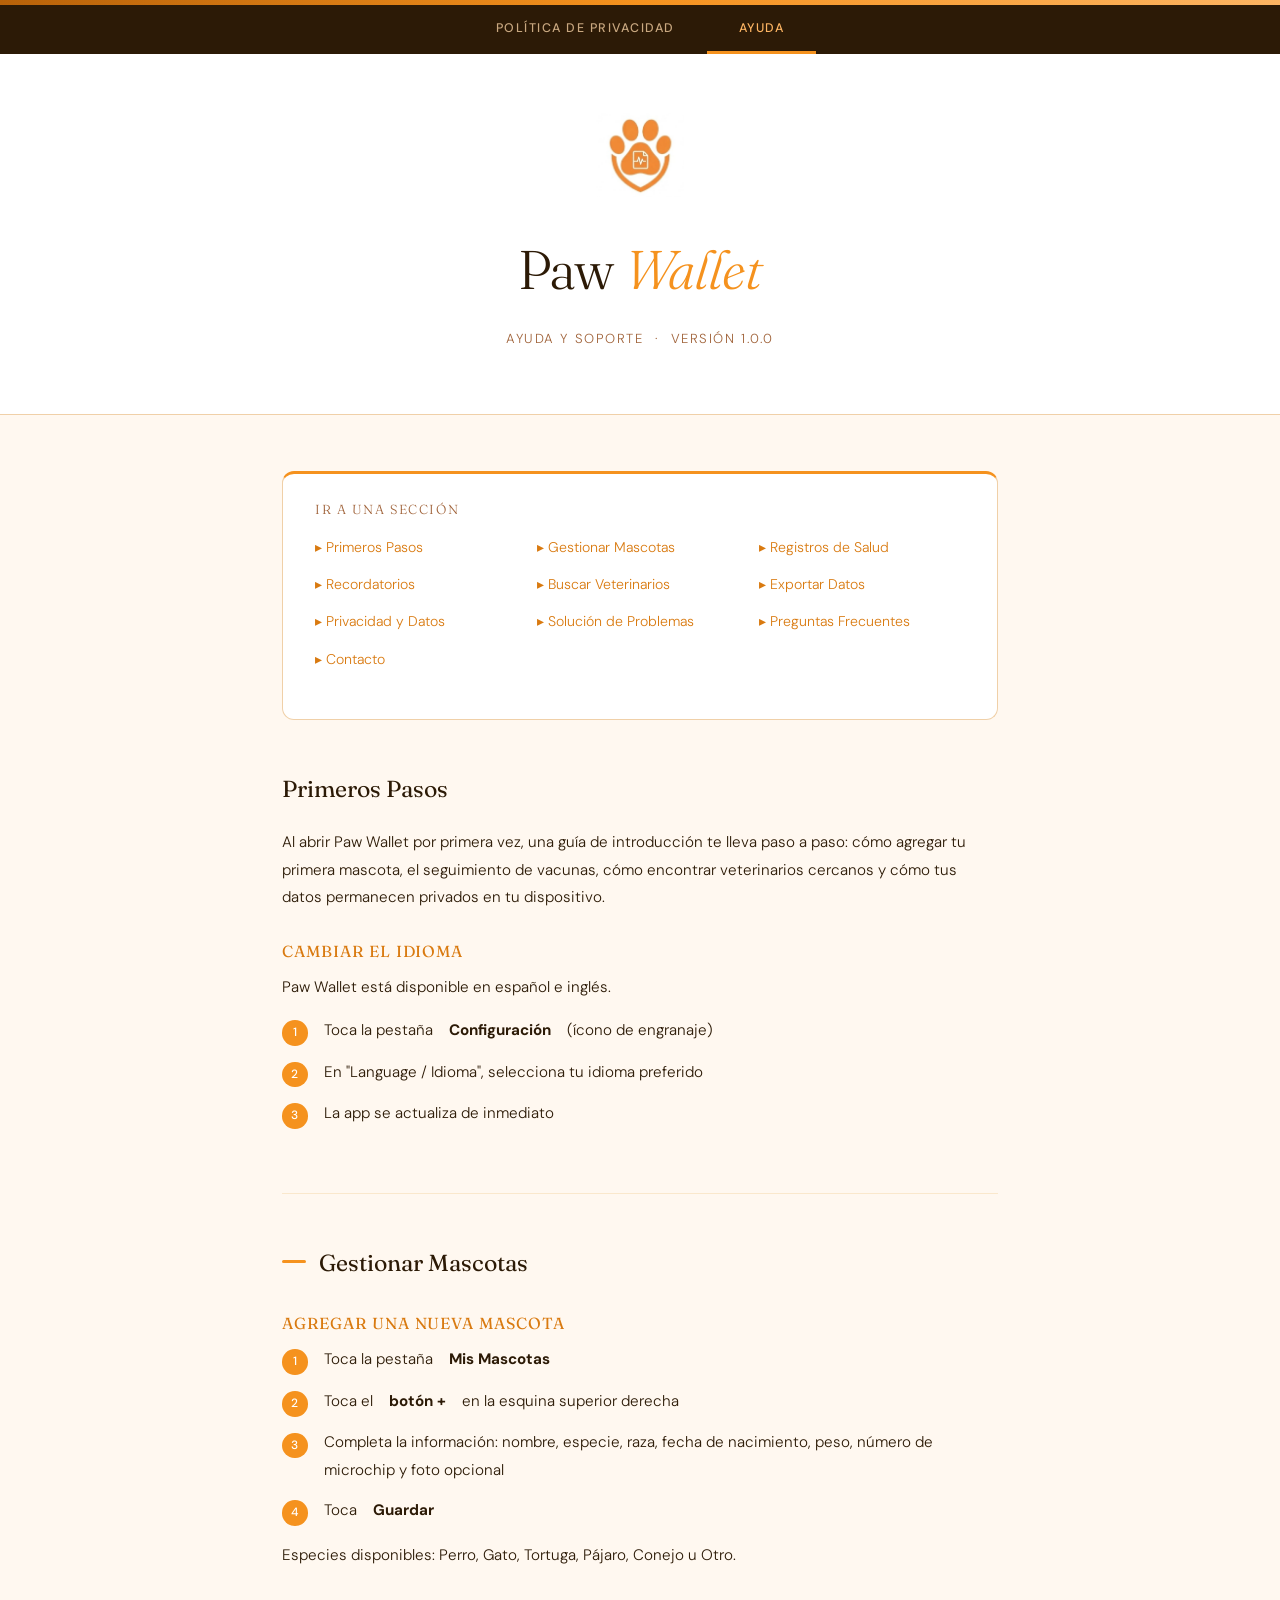
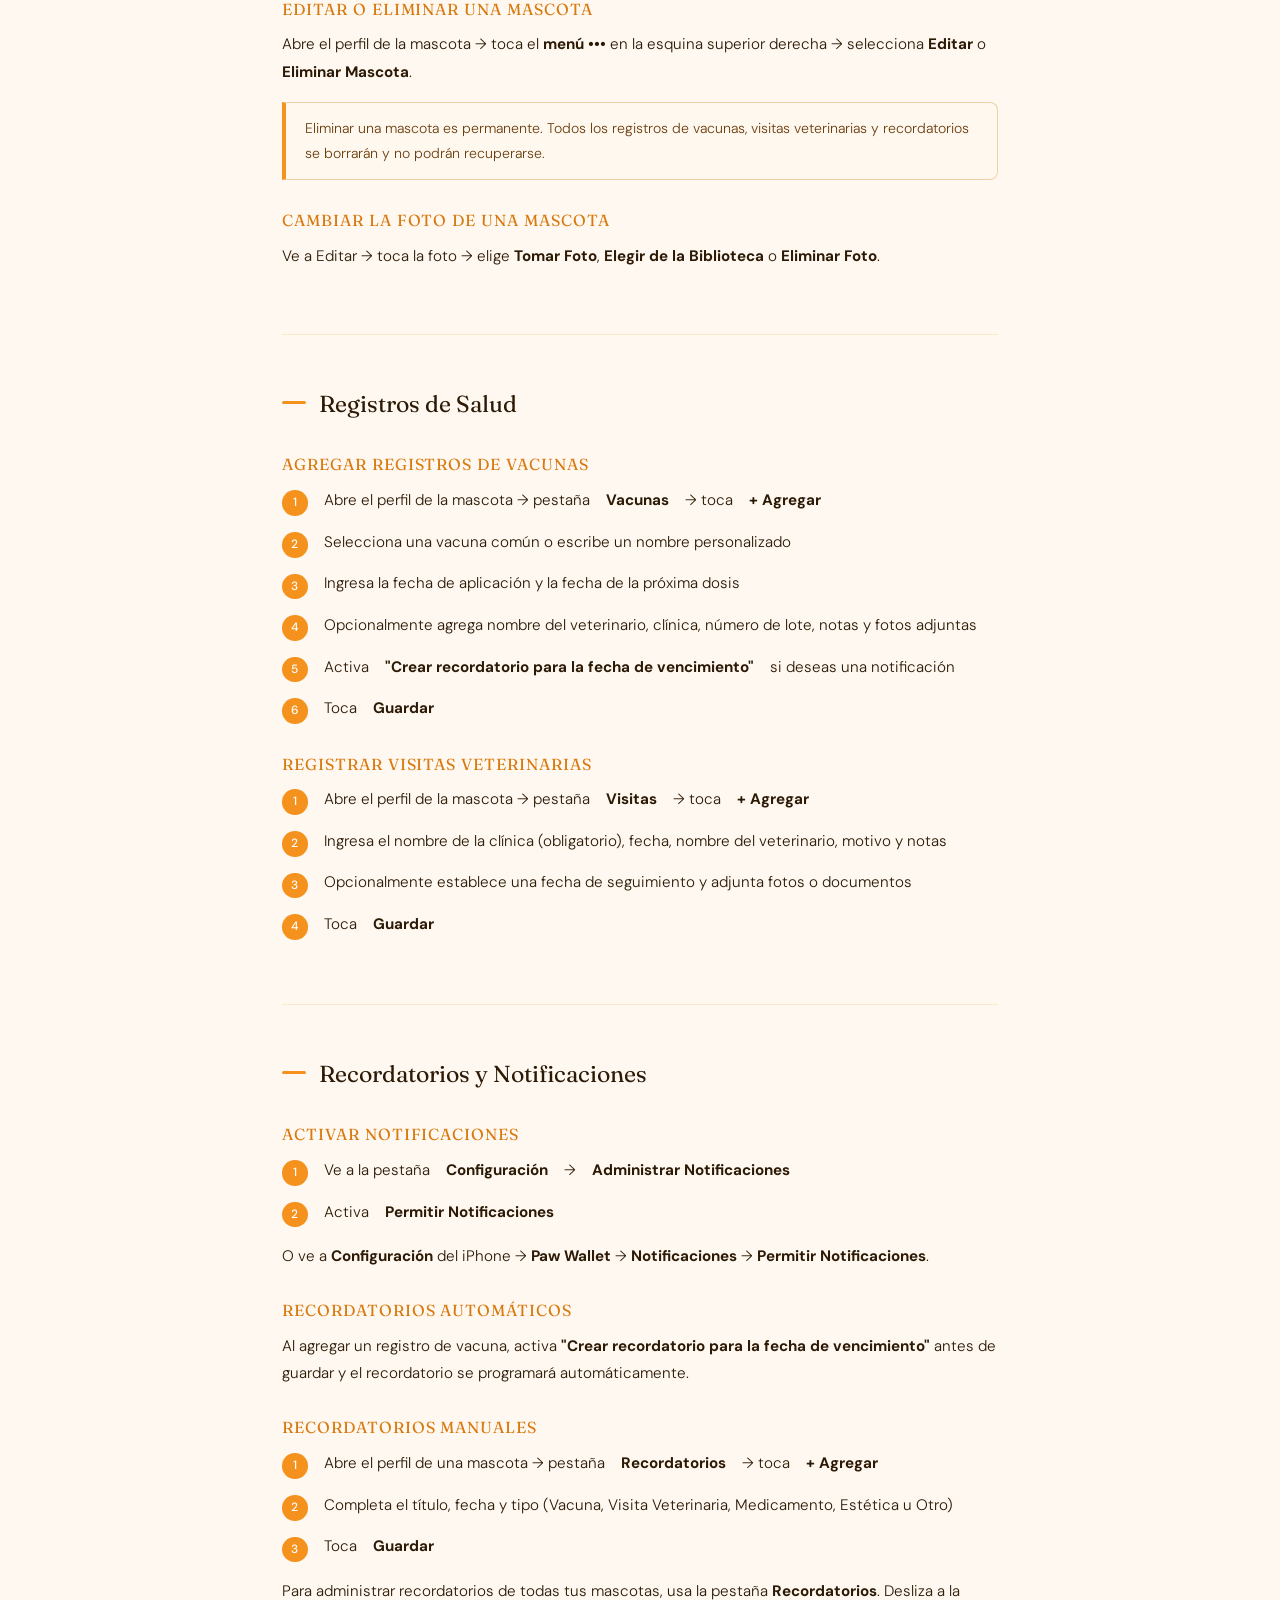
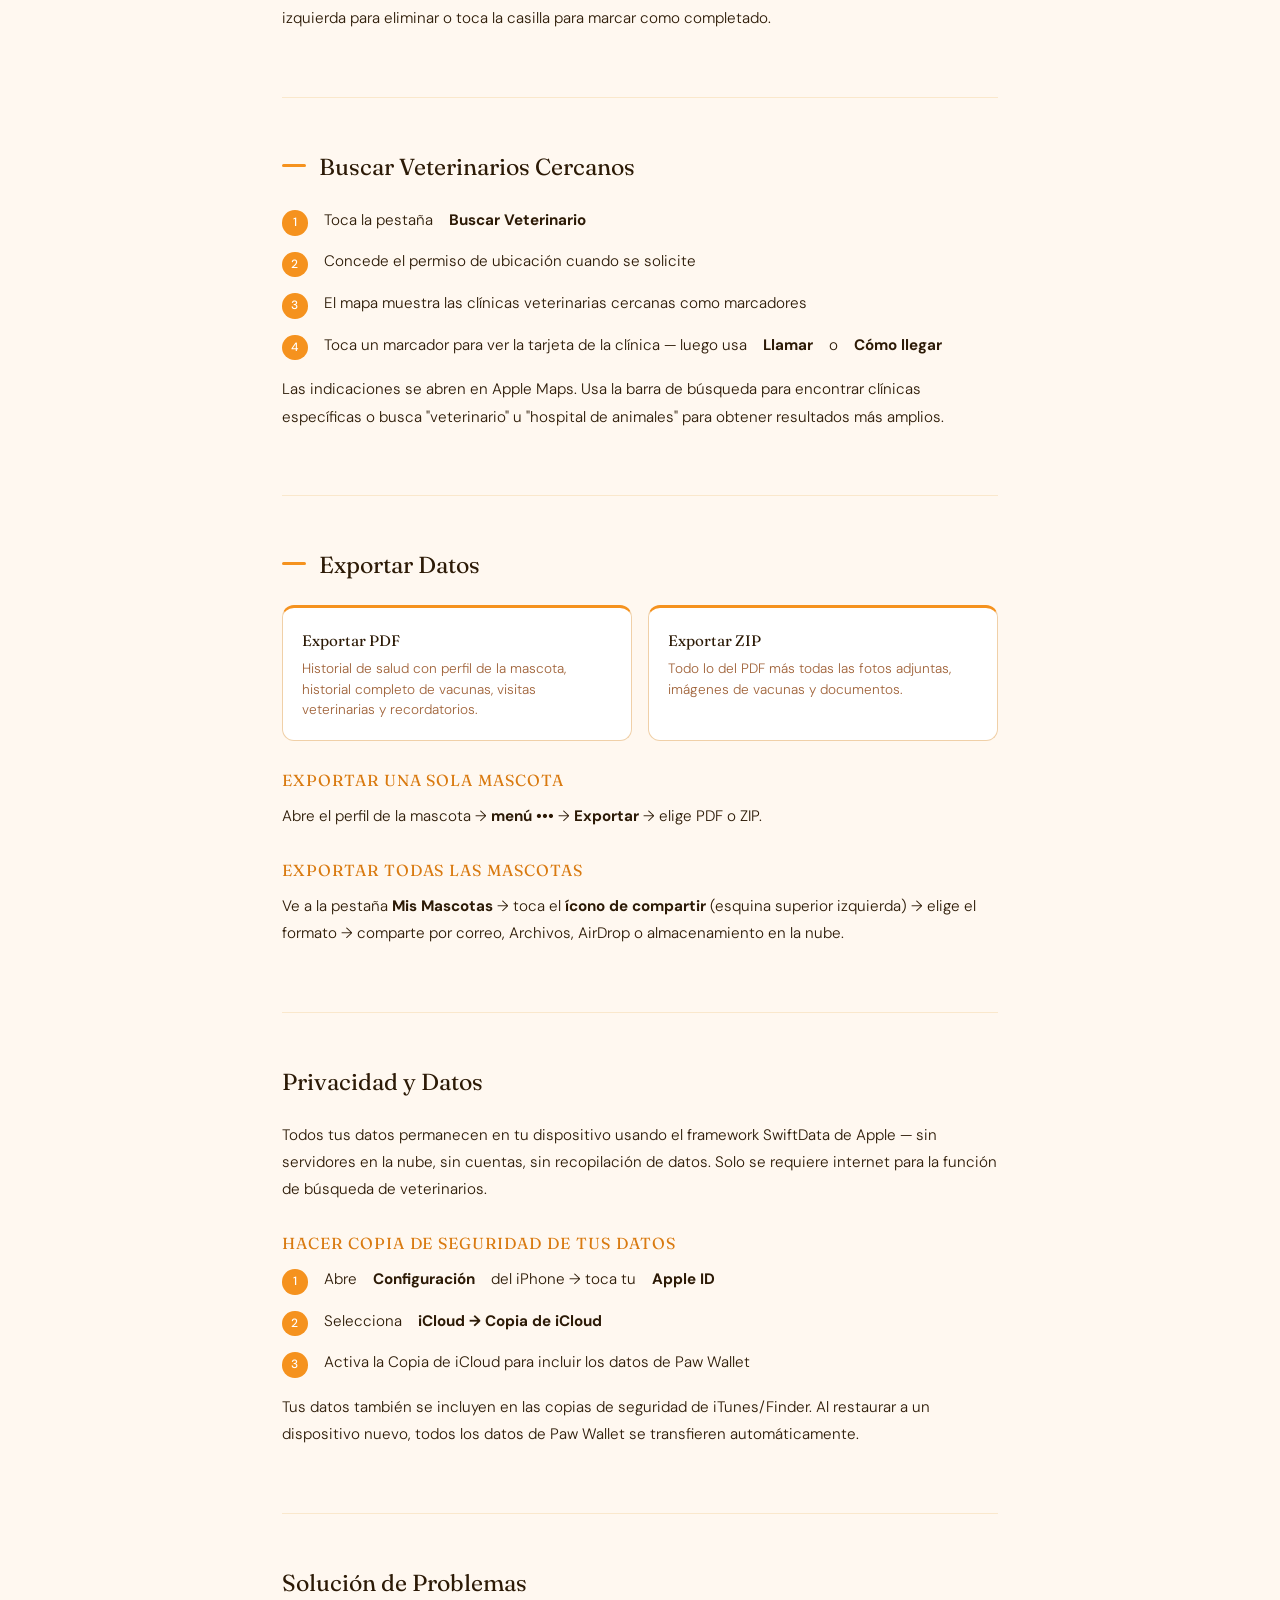
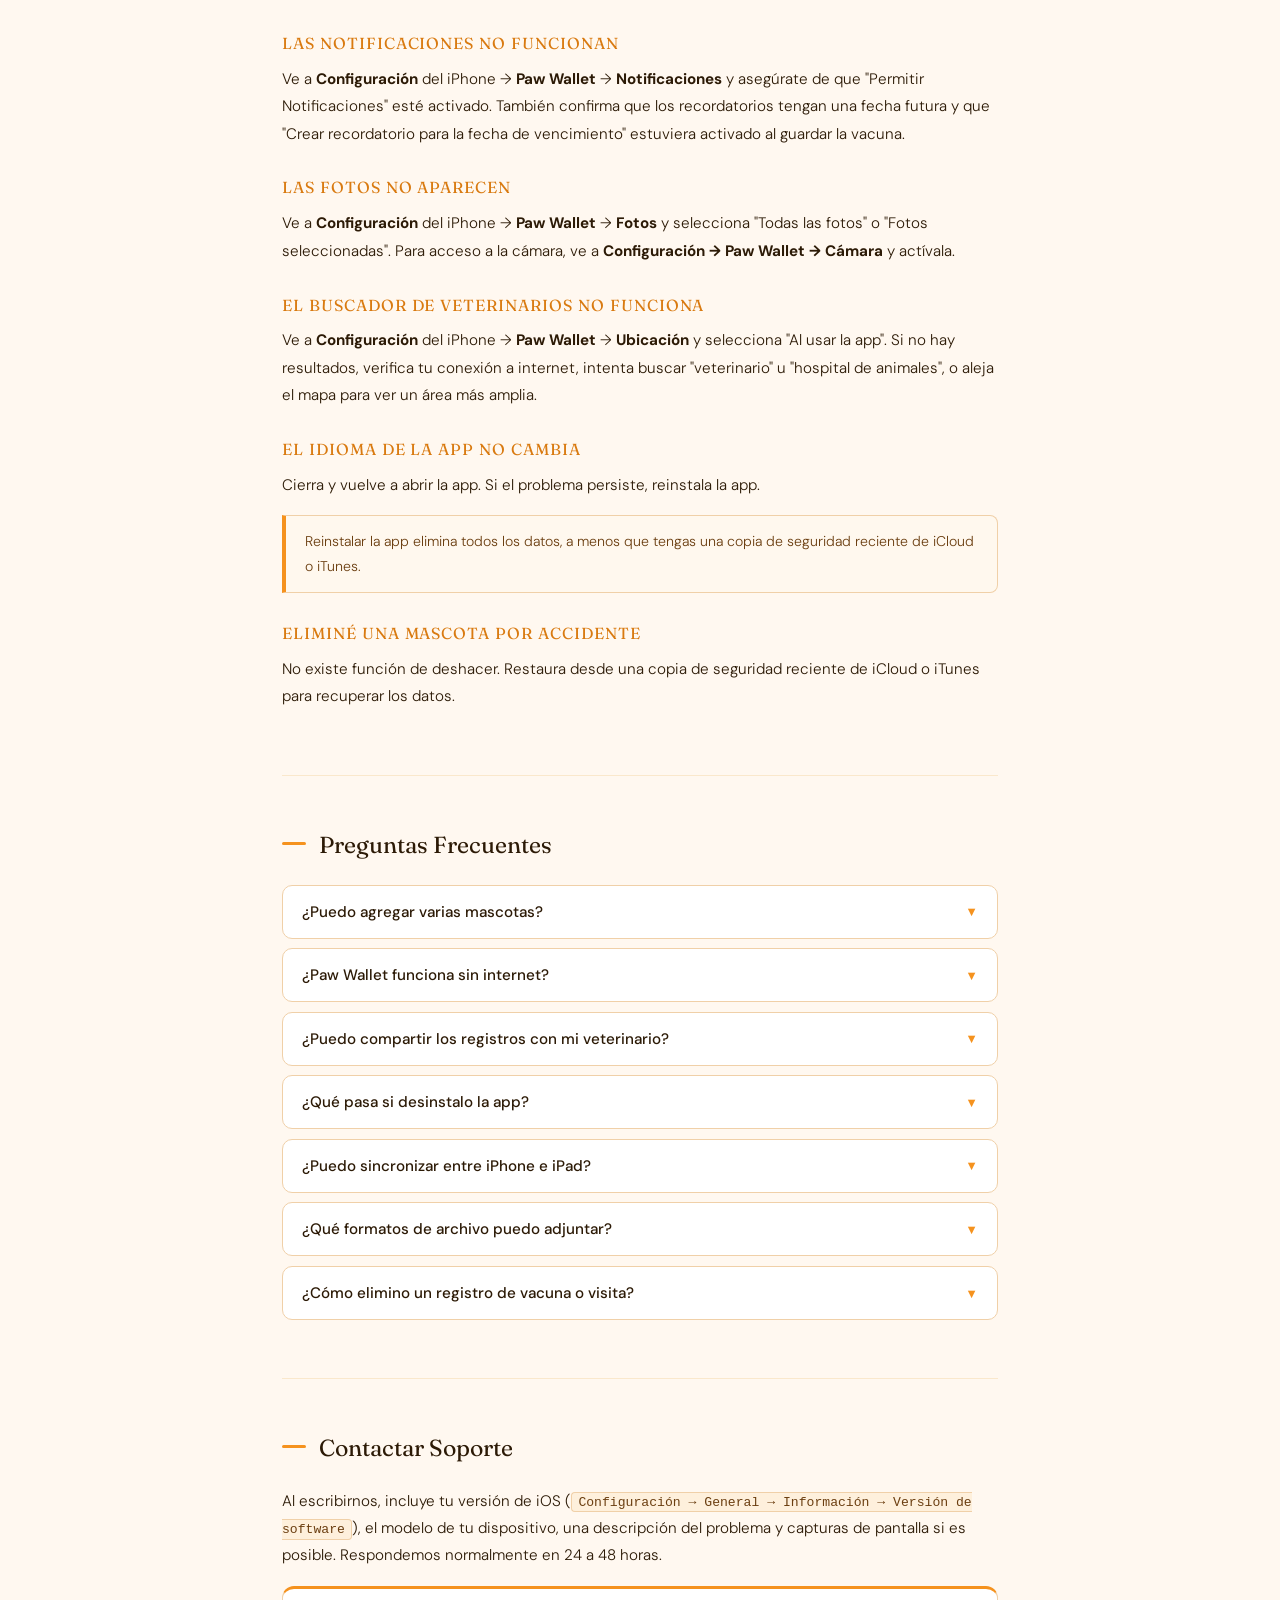
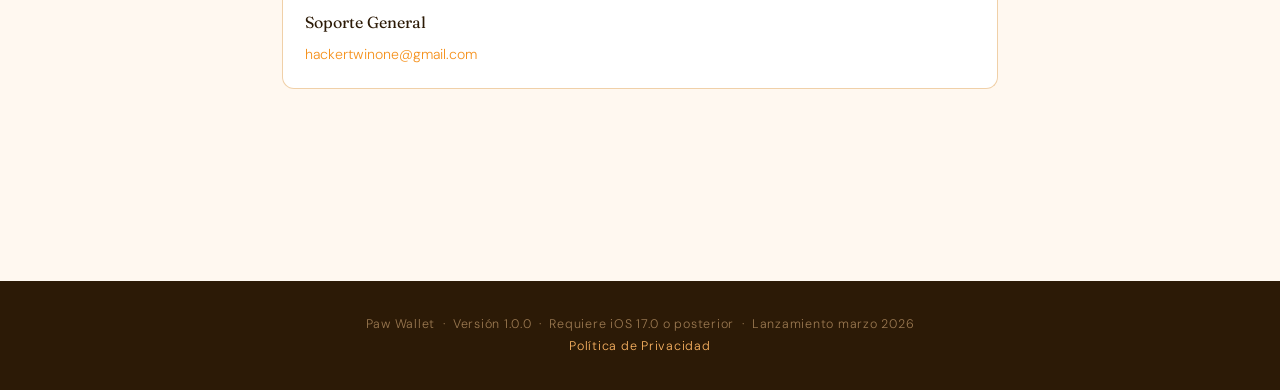
==== ayuda.html @ 137f474b "added support page in spanish" ====
<!DOCTYPE html>
<html lang="es">
<head>
<meta charset="UTF-8">
<meta name="viewport" content="width=device-width, initial-scale=1.0">
<link rel="stylesheet" href="styles.css">
<title>Ayuda — Paw Wallet</title>
</head>
<body>

<div class="top-band"></div>
<nav class="site-nav">
  <a href="politica-de-privacidad.html">Política de Privacidad</a>
  <a href="ayuda.html" class="active">Ayuda</a>
</nav>

<header>
  <div class="logo-wrap">
    <img src="logo.png" alt="Paw Wallet">
  </div>
  <h1>Paw <span>Wallet</span></h1>
  <p class="subtitle">Ayuda y Soporte &nbsp;&middot;&nbsp; Versión 1.0.0</p>
</header>

<main>

  <div class="toc">
    <p class="toc-title">Ir a una sección</p>
    <ul class="toc-grid">
      <li><a href="#inicio">▸ Primeros Pasos</a></li>
      <li><a href="#mascotas">▸ Gestionar Mascotas</a></li>
      <li><a href="#registros">▸ Registros de Salud</a></li>
      <li><a href="#recordatorios">▸ Recordatorios</a></li>
      <li><a href="#veterinarios">▸ Buscar Veterinarios</a></li>
      <li><a href="#exportar">▸ Exportar Datos</a></li>
      <li><a href="#privacidad">▸ Privacidad y Datos</a></li>
      <li><a href="#problemas">▸ Solución de Problemas</a></li>
      <li><a href="#faq">▸ Preguntas Frecuentes</a></li>
      <li><a href="#contacto">▸ Contacto</a></li>
    </ul>
  </div>

  <!-- Primeros Pasos -->
  <section id="inicio">
    <h2> Primeros Pasos</h2>
    <p>Al abrir Paw Wallet por primera vez, una guía de introducción te lleva paso a paso: cómo agregar tu primera mascota, el seguimiento de vacunas, cómo encontrar veterinarios cercanos y cómo tus datos permanecen privados en tu dispositivo.</p>
    <h3>Cambiar el idioma</h3>
    <p>Paw Wallet está disponible en español e inglés.</p>
    <ol class="steps">
      <li>Toca la pestaña <strong>Configuración</strong> (ícono de engranaje)</li>
      <li>En "Language / Idioma", selecciona tu idioma preferido</li>
      <li>La app se actualiza de inmediato</li>
    </ol>
  </section>

  <!-- Gestionar Mascotas -->
  <section id="mascotas">
    <h2><span class="section-rule"></span> Gestionar Mascotas</h2>
    <h3>Agregar una nueva mascota</h3>
    <ol class="steps">
      <li>Toca la pestaña <strong>Mis Mascotas</strong></li>
      <li>Toca el <strong>botón +</strong> en la esquina superior derecha</li>
      <li>Completa la información: nombre, especie, raza, fecha de nacimiento, peso, número de microchip y foto opcional</li>
      <li>Toca <strong>Guardar</strong></li>
    </ol>
    <p>Especies disponibles: Perro, Gato, Tortuga, Pájaro, Conejo u Otro.</p>

    <h3>Editar o eliminar una mascota</h3>
    <p>Abre el perfil de la mascota → toca el <strong>menú •••</strong> en la esquina superior derecha → selecciona <strong>Editar</strong> o <strong>Eliminar Mascota</strong>.</p>
    <div class="warning-box"> Eliminar una mascota es permanente. Todos los registros de vacunas, visitas veterinarias y recordatorios se borrarán y no podrán recuperarse.</div>

    <h3>Cambiar la foto de una mascota</h3>
    <p>Ve a Editar → toca la foto → elige <strong>Tomar Foto</strong>, <strong>Elegir de la Biblioteca</strong> o <strong>Eliminar Foto</strong>.</p>
  </section>

  <!-- Registros de Salud -->
  <section id="registros">
    <h2><span class="section-rule"></span> Registros de Salud</h2>
    <h3>Agregar registros de vacunas</h3>
    <ol class="steps">
      <li>Abre el perfil de la mascota → pestaña <strong>Vacunas</strong> → toca <strong>+ Agregar</strong></li>
      <li>Selecciona una vacuna común o escribe un nombre personalizado</li>
      <li>Ingresa la fecha de aplicación y la fecha de la próxima dosis</li>
      <li>Opcionalmente agrega nombre del veterinario, clínica, número de lote, notas y fotos adjuntas</li>
      <li>Activa <strong>"Crear recordatorio para la fecha de vencimiento"</strong> si deseas una notificación</li>
      <li>Toca <strong>Guardar</strong></li>
    </ol>

    <h3>Registrar visitas veterinarias</h3>
    <ol class="steps">
      <li>Abre el perfil de la mascota → pestaña <strong>Visitas</strong> → toca <strong>+ Agregar</strong></li>
      <li>Ingresa el nombre de la clínica (obligatorio), fecha, nombre del veterinario, motivo y notas</li>
      <li>Opcionalmente establece una fecha de seguimiento y adjunta fotos o documentos</li>
      <li>Toca <strong>Guardar</strong></li>
    </ol>
  </section>

  <!-- Recordatorios -->
  <section id="recordatorios">
    <h2><span class="section-rule"></span> Recordatorios y Notificaciones</h2>
    <h3>Activar notificaciones</h3>
    <ol class="steps">
      <li>Ve a la pestaña <strong>Configuración</strong> → <strong>Administrar Notificaciones</strong></li>
      <li>Activa <strong>Permitir Notificaciones</strong></li>
    </ol>
    <p>O ve a <strong>Configuración</strong> del iPhone → <strong>Paw Wallet</strong> → <strong>Notificaciones</strong> → <strong>Permitir Notificaciones</strong>.</p>

    <h3>Recordatorios automáticos</h3>
    <p>Al agregar un registro de vacuna, activa <strong>"Crear recordatorio para la fecha de vencimiento"</strong> antes de guardar y el recordatorio se programará automáticamente.</p>

    <h3>Recordatorios manuales</h3>
    <ol class="steps">
      <li>Abre el perfil de una mascota → pestaña <strong>Recordatorios</strong> → toca <strong>+ Agregar</strong></li>
      <li>Completa el título, fecha y tipo (Vacuna, Visita Veterinaria, Medicamento, Estética u Otro)</li>
      <li>Toca <strong>Guardar</strong></li>
    </ol>
    <p>Para administrar recordatorios de todas tus mascotas, usa la pestaña <strong>Recordatorios</strong>. Desliza a la izquierda para eliminar o toca la casilla para marcar como completado.</p>
  </section>

  <!-- Buscar Veterinarios -->
  <section id="veterinarios">
    <h2><span class="section-rule"></span>Buscar Veterinarios Cercanos</h2>
    <ol class="steps">
      <li>Toca la pestaña <strong>Buscar Veterinario</strong></li>
      <li>Concede el permiso de ubicación cuando se solicite</li>
      <li>El mapa muestra las clínicas veterinarias cercanas como marcadores</li>
      <li>Toca un marcador para ver la tarjeta de la clínica — luego usa <strong>Llamar</strong> o <strong>Cómo llegar</strong></li>
    </ol>
    <p>Las indicaciones se abren en Apple Maps. Usa la barra de búsqueda para encontrar clínicas específicas o busca "veterinario" u "hospital de animales" para obtener resultados más amplios.</p>
  </section>

  <!-- Exportar Datos -->
  <section id="exportar">
    <h2><span class="section-rule"></span> Exportar Datos</h2>
    <div class="feature-grid">
      <div class="feature-card">
        <strong>Exportar PDF</strong>
        <p>Historial de salud con perfil de la mascota, historial completo de vacunas, visitas veterinarias y recordatorios.</p>
      </div>
      <div class="feature-card">
        <strong>Exportar ZIP</strong>
        <p>Todo lo del PDF más todas las fotos adjuntas, imágenes de vacunas y documentos.</p>
      </div>
    </div>
    <h3>Exportar una sola mascota</h3>
    <p>Abre el perfil de la mascota → <strong>menú •••</strong> → <strong>Exportar</strong> → elige PDF o ZIP.</p>
    <h3>Exportar todas las mascotas</h3>
    <p>Ve a la pestaña <strong>Mis Mascotas</strong> → toca el <strong>ícono de compartir</strong> (esquina superior izquierda) → elige el formato → comparte por correo, Archivos, AirDrop o almacenamiento en la nube.</p>
  </section>

  <!-- Privacidad y Datos -->
  <section id="privacidad">
    <h2> Privacidad y Datos</h2>
    <p>Todos tus datos permanecen en tu dispositivo usando el framework SwiftData de Apple — sin servidores en la nube, sin cuentas, sin recopilación de datos. Solo se requiere internet para la función de búsqueda de veterinarios.</p>
    <h3>Hacer copia de seguridad de tus datos</h3>
    <ol class="steps">
      <li>Abre <strong>Configuración</strong> del iPhone → toca tu <strong>Apple ID</strong></li>
      <li>Selecciona <strong>iCloud → Copia de iCloud</strong></li>
      <li>Activa la Copia de iCloud para incluir los datos de Paw Wallet</li>
    </ol>
    <p>Tus datos también se incluyen en las copias de seguridad de iTunes/Finder. Al restaurar a un dispositivo nuevo, todos los datos de Paw Wallet se transfieren automáticamente.</p>
  </section>

  <!-- Solución de Problemas -->
  <section id="problemas">
    <h2> Solución de Problemas</h2>

    <h3>Las notificaciones no funcionan</h3>
    <p>Ve a <strong>Configuración</strong> del iPhone → <strong>Paw Wallet</strong> → <strong>Notificaciones</strong> y asegúrate de que "Permitir Notificaciones" esté activado. También confirma que los recordatorios tengan una fecha futura y que "Crear recordatorio para la fecha de vencimiento" estuviera activado al guardar la vacuna.</p>

    <h3>Las fotos no aparecen</h3>
    <p>Ve a <strong>Configuración</strong> del iPhone → <strong>Paw Wallet</strong> → <strong>Fotos</strong> y selecciona "Todas las fotos" o "Fotos seleccionadas". Para acceso a la cámara, ve a <strong>Configuración → Paw Wallet → Cámara</strong> y actívala.</p>

    <h3>El buscador de veterinarios no funciona</h3>
    <p>Ve a <strong>Configuración</strong> del iPhone → <strong>Paw Wallet</strong> → <strong>Ubicación</strong> y selecciona "Al usar la app". Si no hay resultados, verifica tu conexión a internet, intenta buscar "veterinario" u "hospital de animales", o aleja el mapa para ver un área más amplia.</p>

    <h3>El idioma de la app no cambia</h3>
    <p>Cierra y vuelve a abrir la app. Si el problema persiste, reinstala la app.</p>
    <div class="warning-box"> Reinstalar la app elimina todos los datos, a menos que tengas una copia de seguridad reciente de iCloud o iTunes.</div>

    <h3>Eliminé una mascota por accidente</h3>
    <p>No existe función de deshacer. Restaura desde una copia de seguridad reciente de iCloud o iTunes para recuperar los datos.</p>
  </section>

  <!-- Preguntas Frecuentes -->
  <section id="faq">
    <h2><span class="section-rule"></span> Preguntas Frecuentes</h2>
    <div class="faq-item">
      <button class="faq-q" onclick="toggleFaq(this)">¿Puedo agregar varias mascotas? <span class="faq-arrow">▼</span></button>
      <div class="faq-a">¡Claro que sí! Puedes agregar todas las mascotas que necesites, sin límite.</div>
    </div>
    <div class="faq-item">
      <button class="faq-q" onclick="toggleFaq(this)">¿Paw Wallet funciona sin internet? <span class="faq-arrow">▼</span></button>
      <div class="faq-a">¡Sí! Todas las funciones funcionan sin conexión, excepto el buscador de veterinarios, que requiere internet y acceso a la ubicación.</div>
    </div>
    <div class="faq-item">
      <button class="faq-q" onclick="toggleFaq(this)">¿Puedo compartir los registros con mi veterinario? <span class="faq-arrow">▼</span></button>
      <div class="faq-a">¡Sí! Usa la función Exportar para crear un PDF con el historial de salud de tu mascota y envíalo por correo o imprímelo para tu veterinario.</div>
    </div>
    <div class="faq-item">
      <button class="faq-q" onclick="toggleFaq(this)">¿Qué pasa si desinstalo la app? <span class="faq-arrow">▼</span></button>
      <div class="faq-a">Todos los datos se eliminarán de tu dispositivo. Exporta los registros importantes antes de desinstalar, o asegúrate de tener una copia de seguridad del dispositivo.</div>
    </div>
    <div class="faq-item">
      <button class="faq-q" onclick="toggleFaq(this)">¿Puedo sincronizar entre iPhone e iPad? <span class="faq-arrow">▼</span></button>
      <div class="faq-a">Por ahora, Paw Wallet no sincroniza entre dispositivos. Cada dispositivo tiene su propia base de datos local.</div>
    </div>
    <div class="faq-item">
      <button class="faq-q" onclick="toggleFaq(this)">¿Qué formatos de archivo puedo adjuntar? <span class="faq-arrow">▼</span></button>
      <div class="faq-a">Fotos (JPG, PNG) y documentos (PDF). Puedes adjuntar varios archivos a cada vacuna o visita veterinaria.</div>
    </div>
    <div class="faq-item">
      <button class="faq-q" onclick="toggleFaq(this)">¿Cómo elimino un registro de vacuna o visita? <span class="faq-arrow">▼</span></button>
      <div class="faq-a">Mantén pulsado el registro y selecciona Eliminar, o desliza a la izquierda en la vista de lista y toca Eliminar.</div>
    </div>
  </section>

  <!-- Contacto -->
  <section id="contacto">
    <h2><span class="section-rule"></span> Contactar Soporte</h2>
    <p>Al escribirnos, incluye tu versión de iOS (<kbd>Configuración → General → Información → Versión de software</kbd>), el modelo de tu dispositivo, una descripción del problema y capturas de pantalla si es posible. Respondemos normalmente en 24 a 48 horas.</p>
    <div class="contact-grid">
      <div class="contact-card">
        <strong>Soporte General</strong>
        <a href="mailto:hackertwinone@gmail.com">hackertwinone@gmail.com</a>
      </div>
  </section>

</main>

<footer>
  Paw Wallet &nbsp;&middot;&nbsp; Versión 1.0.0 &nbsp;&middot;&nbsp; Requiere iOS 17.0 o posterior &nbsp;&middot;&nbsp; Lanzamiento marzo 2026<br>
  <a href="politica-de-privacidad.html">Política de Privacidad</a>
</footer>

<script>
  function toggleFaq(btn) {
    const answer = btn.nextElementSibling;
    const isOpen = answer.classList.contains('open');
    document.querySelectorAll('.faq-a').forEach(a => a.classList.remove('open'));
    document.querySelectorAll('.faq-q').forEach(b => b.classList.remove('open'));
    if (!isOpen) {
      answer.classList.add('open');
      btn.classList.add('open');
    }
  }
</script>

</body>
</html>
---- styles.css ----
/* ============================================================
   Paw Wallet — Shared Stylesheet
   Covers: index.html (Privacy Policy) + support.html (Support)
   ============================================================ */

/* ── GOOGLE FONTS ────────────────────────────────────────── */
@import url('https://fonts.googleapis.com/css2?family=Fraunces:ital,wght@0,300;0,400;0,600;1,300&family=DM+Sans:wght@300;400;500&display=swap');

/* ── DESIGN TOKENS ───────────────────────────────────────── */
:root {
  --orange:        #F5921E;
  --orange-dark:   #D97A10;
  --orange-deeper: #B86209;
  --orange-light:  #FDB563;
  --orange-pale:   #FEF0DC;
  --orange-bg:     #FFF8F0;
  --white:         #FFFFFF;
  --text:          #2C1A06;
  --text-mid:      #6B3E10;
  --text-muted:    #A0633A;
  --border:        #F0D0A8;
  --border-light:  #FAE8CC;
}

/* ── RESET ───────────────────────────────────────────────── */
* { margin: 0; padding: 0; box-sizing: border-box; }

/* ── BASE ────────────────────────────────────────────────── */
body {
  background: var(--orange-bg);
  color: var(--text);
  font-family: 'DM Sans', sans-serif;
  font-weight: 300;
  line-height: 1.8;
  min-height: 100vh;
}

a {
  color: var(--orange);
  text-decoration: none;
  border-bottom: 1px solid transparent;
  transition: border-color 0.2s;
}
a:hover { border-color: var(--orange); }

p  { margin-bottom: 1rem; color: var(--text); font-size: 0.95rem; }
ul, ol { padding-left: 1.5rem; margin-bottom: 1rem; }
li { margin-bottom: 0.45rem; font-size: 0.95rem; color: var(--text); }

kbd {
  background: var(--orange-pale);
  border: 1px solid var(--border);
  border-radius: 4px;
  padding: 0.1rem 0.4rem;
  font-size: 0.82rem;
  font-family: monospace;
  color: var(--text-mid);
}

/* ── TOP BAND ────────────────────────────────────────────── */
.top-band {
  height: 5px;
  background: linear-gradient(90deg, var(--orange-deeper) 0%, var(--orange) 50%, var(--orange-light) 100%);
}

/* ── NAV ─────────────────────────────────────────────────── */
.site-nav {
  background: var(--text);
  display: flex;
  justify-content: center;
}

.site-nav a {
  color: #c9a880;
  text-decoration: none;
  border-bottom: none;
  padding: 0.75rem 2rem;
  font-size: 0.78rem;
  letter-spacing: 0.12em;
  text-transform: uppercase;
  font-weight: 500;
  transition: background 0.2s, color 0.2s;
}

.site-nav a:hover {
  background: rgba(255, 255, 255, 0.07);
  color: #fff;
  border-bottom: none;
}

.site-nav a.active {
  color: var(--orange-light);
  border-bottom: 3px solid var(--orange);
}

/* ── HEADER ──────────────────────────────────────────────── */
header {
  background: var(--white);
  border-bottom: 1px solid var(--border);
  padding: 3.5rem 2rem 3rem;
  text-align: center;
}

.logo-wrap {
  display: flex;
  justify-content: center;
  margin-bottom: 1.4rem;
}

.logo-wrap img {
  width: 88px;
  height: 88px;
  object-fit: contain;
  animation: float 3s ease-in-out infinite;
}

@keyframes float {
  0%, 100% { transform: translateY(0); }
  50%       { transform: translateY(-8px); }
}

header h1 {
  font-family: 'Fraunces', serif;
  font-size: clamp(2.2rem, 5vw, 3.4rem);
  font-weight: 300;
  letter-spacing: -0.02em;
  color: var(--text);
}

header h1 span {
  color: var(--orange);
  font-style: italic;
}

.subtitle {
  margin-top: 0.5rem;
  color: var(--text-muted);
  font-size: 0.82rem;
  letter-spacing: 0.12em;
  text-transform: uppercase;
}

/* ── BADGES (privacy page) ───────────────────────────────── */
.badge-row {
  display: flex;
  justify-content: center;
  gap: 0.7rem;
  flex-wrap: wrap;
  margin-top: 2rem;
}

.badge {
  display: inline-flex;
  align-items: center;
  background: var(--orange-pale);
  border: 1px solid var(--border);
  border-radius: 2rem;
  padding: 0.35rem 1.1rem;
  font-size: 0.76rem;
  color: var(--orange-deeper);
  font-weight: 500;
  letter-spacing: 0.04em;
}

/* ── MAIN ────────────────────────────────────────────────── */
main {
  max-width: 780px;
  margin: 0 auto;
  padding: 3.5rem 2rem 6rem;
}

/* ── HIGHLIGHT / QUOTE BOX ───────────────────────────────── */
.highlight-box {
  background: var(--white);
  border: 1px solid var(--border);
  border-left: 5px solid var(--orange);
  border-radius: 0 12px 12px 0;
  padding: 1.8rem 2.2rem;
  margin-bottom: 3.5rem;
  font-family: 'Fraunces', serif;
  font-size: 1.2rem;
  font-style: italic;
  color: var(--text-mid);
  font-weight: 300;
  line-height: 1.6;
}

/* ── SECTIONS ────────────────────────────────────────────── */
section {
  margin-bottom: 3rem;
  padding-bottom: 3rem;
  border-bottom: 1px solid var(--border-light);
}

section:last-of-type { border-bottom: none; }

h2 {
  font-family: 'Fraunces', serif;
  font-size: 1.45rem;
  font-weight: 400;
  color: var(--text);
  margin-bottom: 1.2rem;
  display: flex;
  align-items: center;
  gap: 0.8rem;
  scroll-margin-top: 1.5rem;
}

/* Orange rule used in privacy page headings */
.section-rule {
  display: inline-block;
  width: 24px;
  height: 3px;
  background: var(--orange);
  border-radius: 2px;
  flex-shrink: 0;
  margin-bottom: 2px;
}

/* Icon circle used in support page headings */
.section-icon {
  font-size: 1rem;
  background: var(--orange-pale);
  border: 1px solid var(--border);
  width: 2.1rem;
  height: 2.1rem;
  display: flex;
  align-items: center;
  justify-content: center;
  border-radius: 50%;
  flex-shrink: 0;
}

h3 {
  font-family: 'Fraunces', serif;
  font-size: 1rem;
  font-weight: 400;
  color: var(--orange-dark);
  margin: 1.6rem 0 0.5rem;
  text-transform: uppercase;
  letter-spacing: 0.06em;
}

/* ── PERMISSIONS GRID (privacy page) ────────────────────── */
.permissions-grid {
  display: grid;
  grid-template-columns: repeat(auto-fit, minmax(210px, 1fr));
  gap: 1rem;
  margin-top: 1rem;
}

.perm-card {
  background: var(--white);
  border: 1px solid var(--border);
  border-top: 3px solid var(--orange);
  border-radius: 10px;
  padding: 1.3rem 1.4rem;
}

.perm-label {
  font-family: 'Fraunces', serif;
  font-size: 0.95rem;
  font-weight: 400;
  color: var(--text);
  display: block;
  margin-bottom: 0.4rem;
}

.perm-card p {
  font-size: 0.84rem;
  margin: 0;
  color: var(--text-muted);
  line-height: 1.55;
}

/* ── NOT-DO LIST (privacy page) ─────────────────────────── */
.nope-list {
  display: grid;
  grid-template-columns: repeat(auto-fit, minmax(190px, 1fr));
  gap: 0.55rem;
  list-style: none;
  padding: 0;
  margin-top: 1rem;
}

.nope-list li {
  background: var(--white);
  border: 1px solid var(--border);
  border-radius: 8px;
  padding: 0.55rem 1rem;
  font-size: 0.85rem;
  color: var(--orange-deeper);
  display: flex;
  align-items: center;
  gap: 0.6rem;
}

.nope-list li::before {
  content: '';
  display: inline-block;
  width: 10px;
  height: 2px;
  background: var(--orange);
  border-radius: 1px;
  flex-shrink: 0;
}

/* ── SUMMARY GRID (privacy page) ────────────────────────── */
.summary-grid {
  display: grid;
  grid-template-columns: repeat(auto-fit, minmax(210px, 1fr));
  gap: 0.7rem;
  list-style: none;
  padding: 0;
  margin-top: 1rem;
}

.summary-grid li {
  background: var(--orange-pale);
  border: 1px solid var(--border);
  border-radius: 8px;
  padding: 0.65rem 1.1rem;
  font-size: 0.88rem;
  color: var(--orange-deeper);
  display: flex;
  align-items: center;
  gap: 0.6rem;
  font-weight: 500;
}

.summary-grid li::before {
  content: '';
  display: inline-block;
  width: 8px;
  height: 8px;
  background: var(--orange);
  border-radius: 50%;
  flex-shrink: 0;
}

/* ── CONTACT BOX (privacy page) ─────────────────────────── */
.contact-box {
  background: var(--white);
  border: 1px solid var(--border);
  border-left: 5px solid var(--orange);
  border-radius: 0 12px 12px 0;
  padding: 1.5rem 2rem;
  margin-top: 1rem;
}

.contact-box p { margin: 0.25rem 0; font-size: 0.9rem; }

/* ── TOC (support page) ──────────────────────────────────── */
.toc {
  background: var(--white);
  border: 1px solid var(--border);
  border-top: 3px solid var(--orange);
  border-radius: 12px;
  padding: 1.5rem 2rem;
  margin-bottom: 3rem;
}

.toc-title {
  font-family: 'Fraunces', serif;
  font-size: 0.82rem;
  text-transform: uppercase;
  letter-spacing: 0.12em;
  color: var(--text-muted);
  margin-bottom: 0.8rem;
}

.toc-grid {
  display: grid;
  grid-template-columns: repeat(auto-fill, minmax(200px, 1fr));
  gap: 0.3rem 1rem;
  list-style: none;
  padding: 0;
}

.toc-grid li a {
  font-size: 0.88rem;
  color: var(--orange-dark);
  text-decoration: none;
  border-bottom: none;
  display: flex;
  align-items: center;
  gap: 0.3rem;
  transition: color 0.2s;
}

.toc-grid li a:hover {
  color: var(--orange);
  border-bottom: none;
}

/* ── NUMBERED STEPS (support page) ──────────────────────── */
.steps {
  counter-reset: step;
  list-style: none;
  padding: 0;
}

.steps li {
  display: flex;
  gap: 1rem;
  align-items: flex-start;
  margin-bottom: 0.8rem;
  font-size: 0.95rem;
}

.steps li::before {
  counter-increment: step;
  content: counter(step);
  background: var(--orange);
  color: white;
  width: 1.6rem;
  height: 1.6rem;
  border-radius: 50%;
  display: flex;
  align-items: center;
  justify-content: center;
  font-size: 0.75rem;
  font-weight: 500;
  flex-shrink: 0;
  margin-top: 0.2rem;
}

/* ── STATUS BADGES (support page) ───────────────────────── */
.status-row {
  display: flex;
  gap: 0.8rem;
  flex-wrap: wrap;
  margin: 1rem 0;
}

.status-badge {
  display: inline-flex;
  align-items: center;
  gap: 0.4rem;
  border: 1px solid var(--border);
  border-radius: 2rem;
  padding: 0.3rem 1rem;
  font-size: 0.82rem;
  font-weight: 500;
}

.status-badge.green  { background: #f2faf2; color: #3a7a3a; border-color: #b8d9b8; }
.status-badge.yellow { background: var(--orange-pale); color: var(--orange-deeper); border-color: var(--border); }
.status-badge.red    { background: #fdf2ee; color: #a03010; border-color: #e8bba8; }

/* ── WARNING BOX (support page) ─────────────────────────── */
.warning-box {
  background: #fff8ee;
  border: 1px solid var(--border);
  border-left: 4px solid var(--orange);
  border-radius: 0 8px 8px 0;
  padding: 0.8rem 1.2rem;
  margin: 0.8rem 0;
  font-size: 0.88rem;
  color: var(--text-mid);
}

/* ── FEATURE CARDS (support page) ───────────────────────── */
.feature-grid {
  display: grid;
  grid-template-columns: repeat(auto-fit, minmax(220px, 1fr));
  gap: 1rem;
  margin-top: 1rem;
}

.feature-card {
  background: var(--white);
  border: 1px solid var(--border);
  border-top: 3px solid var(--orange);
  border-radius: 12px;
  padding: 1.2rem;
}

.feature-card .feat-icon { font-size: 1.4rem; margin-bottom: 0.5rem; display: block; }
.feature-card strong     { font-family: 'Fraunces', serif; font-weight: 400; display: block; margin-bottom: 0.3rem; color: var(--text); font-size: 0.95rem; }
.feature-card p          { font-size: 0.85rem; margin: 0; color: var(--text-muted); line-height: 1.5; }

/* ── CONTACT CARDS (support page) ───────────────────────── */
.contact-grid {
  display: grid;
  grid-template-columns: repeat(auto-fit, minmax(200px, 1fr));
  gap: 1rem;
  margin-top: 1rem;
}

.contact-card {
  background: var(--white);
  border: 1px solid var(--border);
  border-top: 3px solid var(--orange);
  border-radius: 12px;
  padding: 1.2rem 1.4rem;
}

.contact-card .contact-icon { font-size: 1.3rem; margin-bottom: 0.5rem; display: block; }
.contact-card strong        { font-family: 'Fraunces', serif; font-weight: 400; display: block; margin-bottom: 0.2rem; color: var(--text); }
.contact-card a             { font-size: 0.88rem; color: var(--orange); border-bottom: none; }
.contact-card a:hover       { border-bottom: 1px solid var(--orange); }

/* ── FAQ (support page) ──────────────────────────────────── */
.faq-item {
  border: 1px solid var(--border);
  border-radius: 10px;
  margin-bottom: 0.6rem;
  background: var(--white);
  overflow: hidden;
}

.faq-q {
  width: 100%;
  text-align: left;
  background: none;
  border: none;
  padding: 1rem 1.2rem;
  font-family: 'DM Sans', sans-serif;
  font-size: 0.95rem;
  font-weight: 500;
  color: var(--text);
  cursor: pointer;
  display: flex;
  justify-content: space-between;
  align-items: center;
  gap: 1rem;
  transition: background 0.15s;
}

.faq-q:hover { background: var(--orange-pale); }

.faq-q .faq-arrow {
  font-size: 0.8rem;
  color: var(--orange);
  transition: transform 0.2s;
  flex-shrink: 0;
}

.faq-q.open .faq-arrow { transform: rotate(180deg); }

.faq-a {
  display: none;
  padding: 0 1.2rem 1rem;
  font-size: 0.9rem;
  color: var(--text-muted);
  line-height: 1.7;
}

.faq-a.open { display: block; }

/* ── FOOTER ──────────────────────────────────────────────── */
footer {
  text-align: center;
  padding: 2rem;
  background: var(--text);
  color: #9a7850;
  font-size: 0.78rem;
  letter-spacing: 0.06em;
}

footer a { color: var(--orange-light); border-bottom: none; }

/* ── RESPONSIVE ──────────────────────────────────────────── */
@media (max-width: 600px) {
  main         { padding: 2.5rem 1.2rem 4rem; }
  header       { padding: 2.5rem 1.2rem 2rem; }
  .status-row  { flex-direction: column; }
}
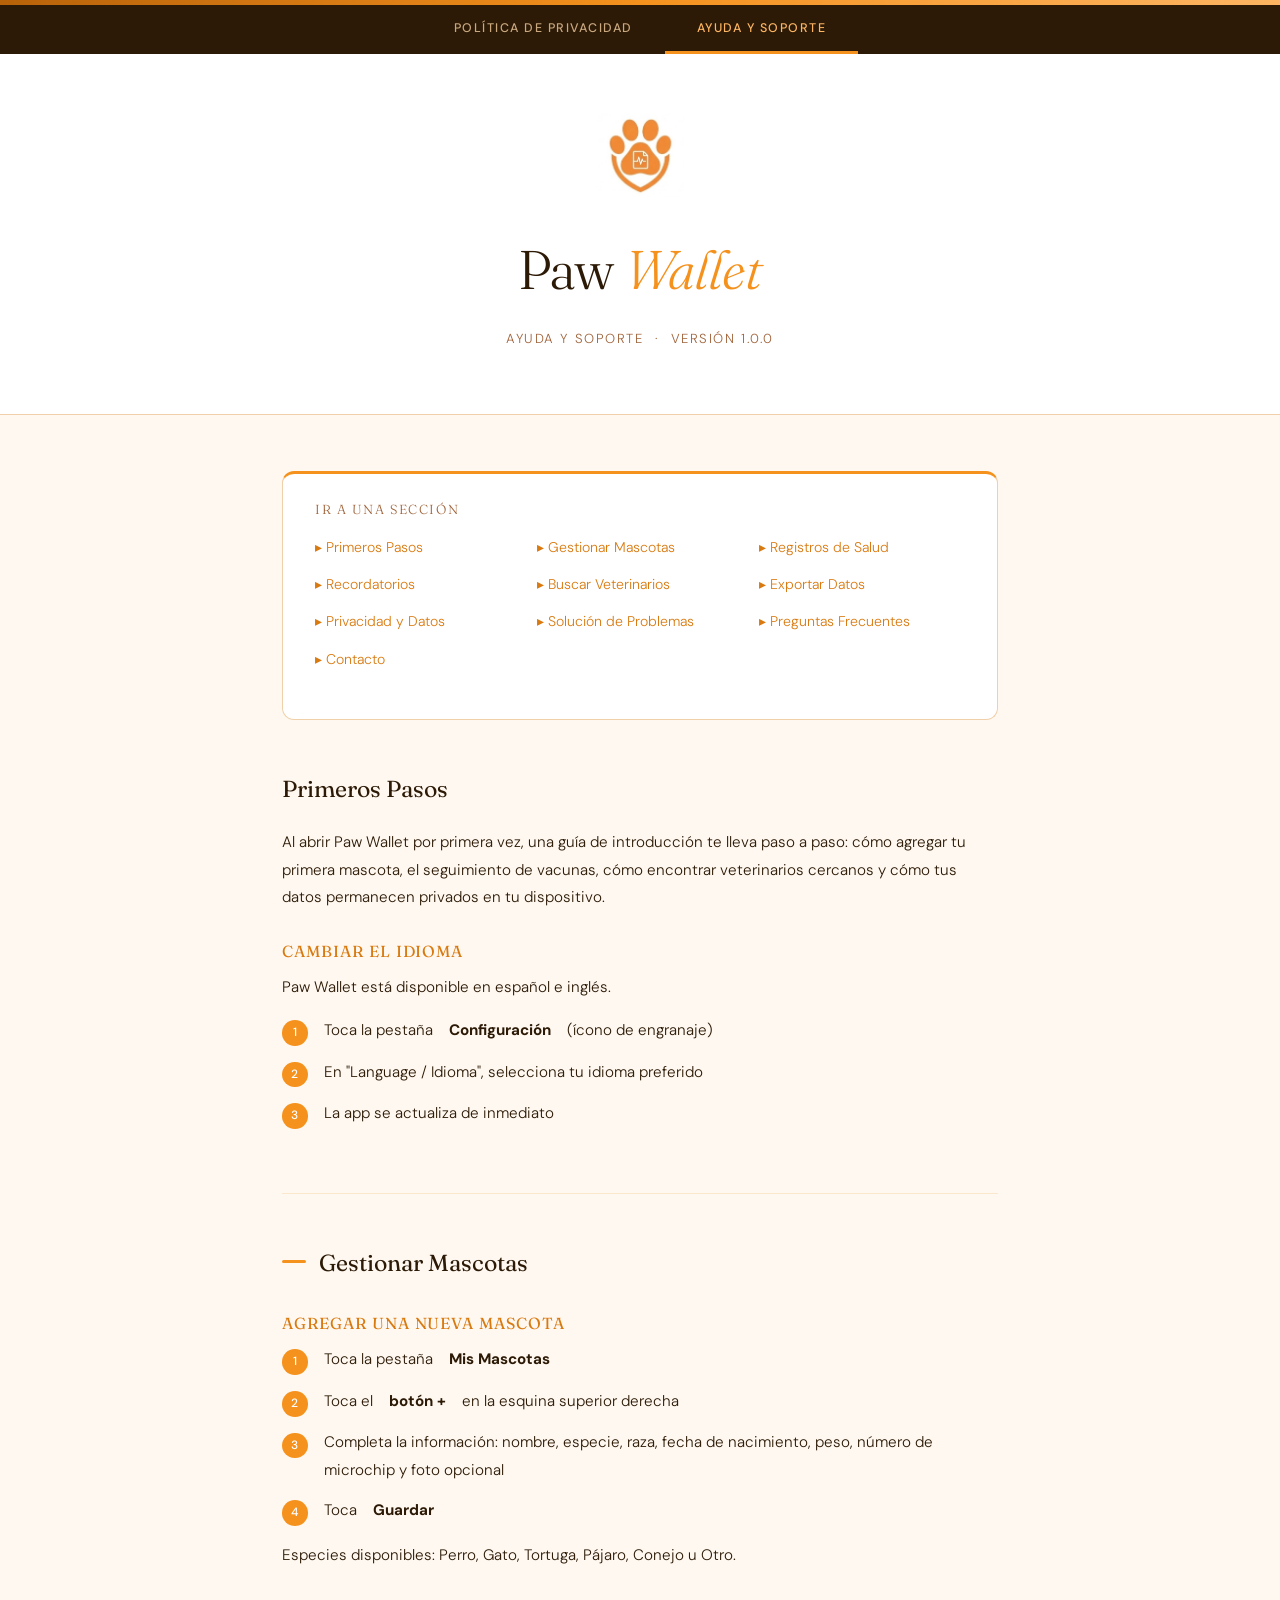
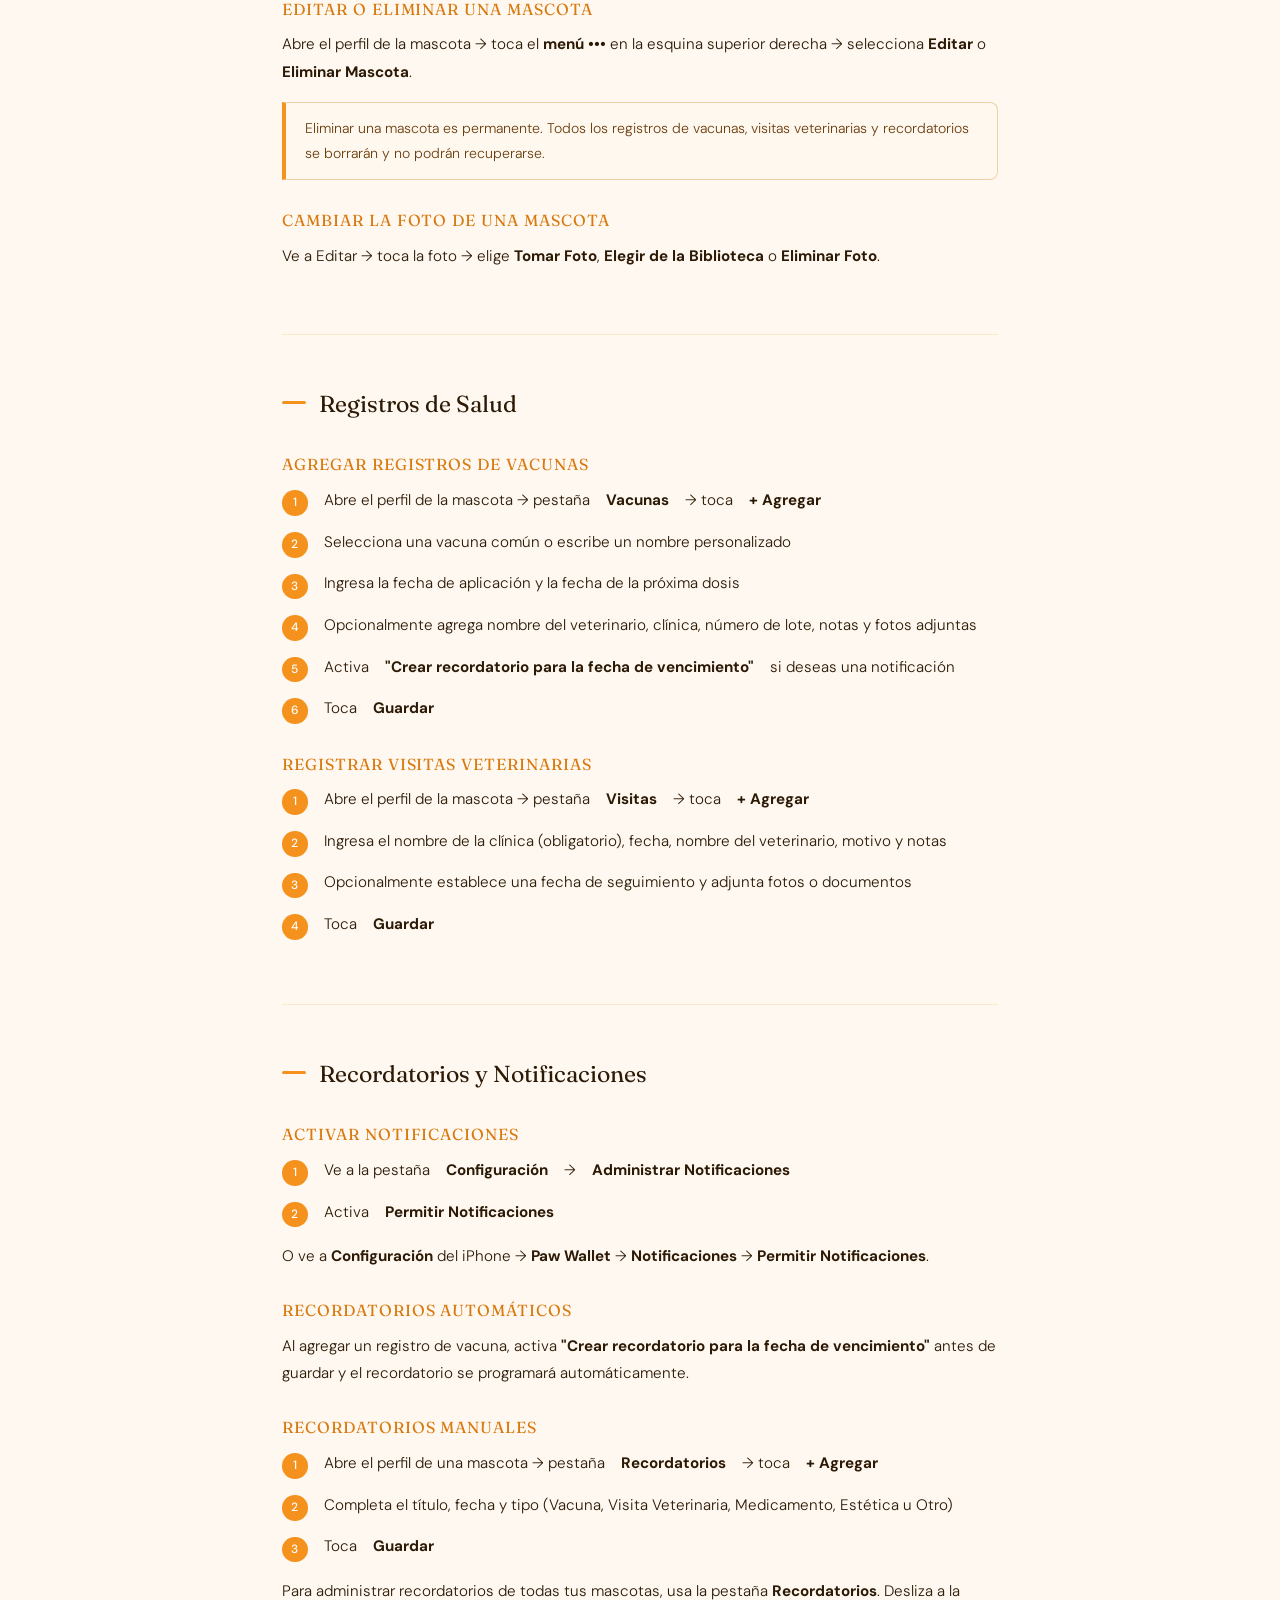
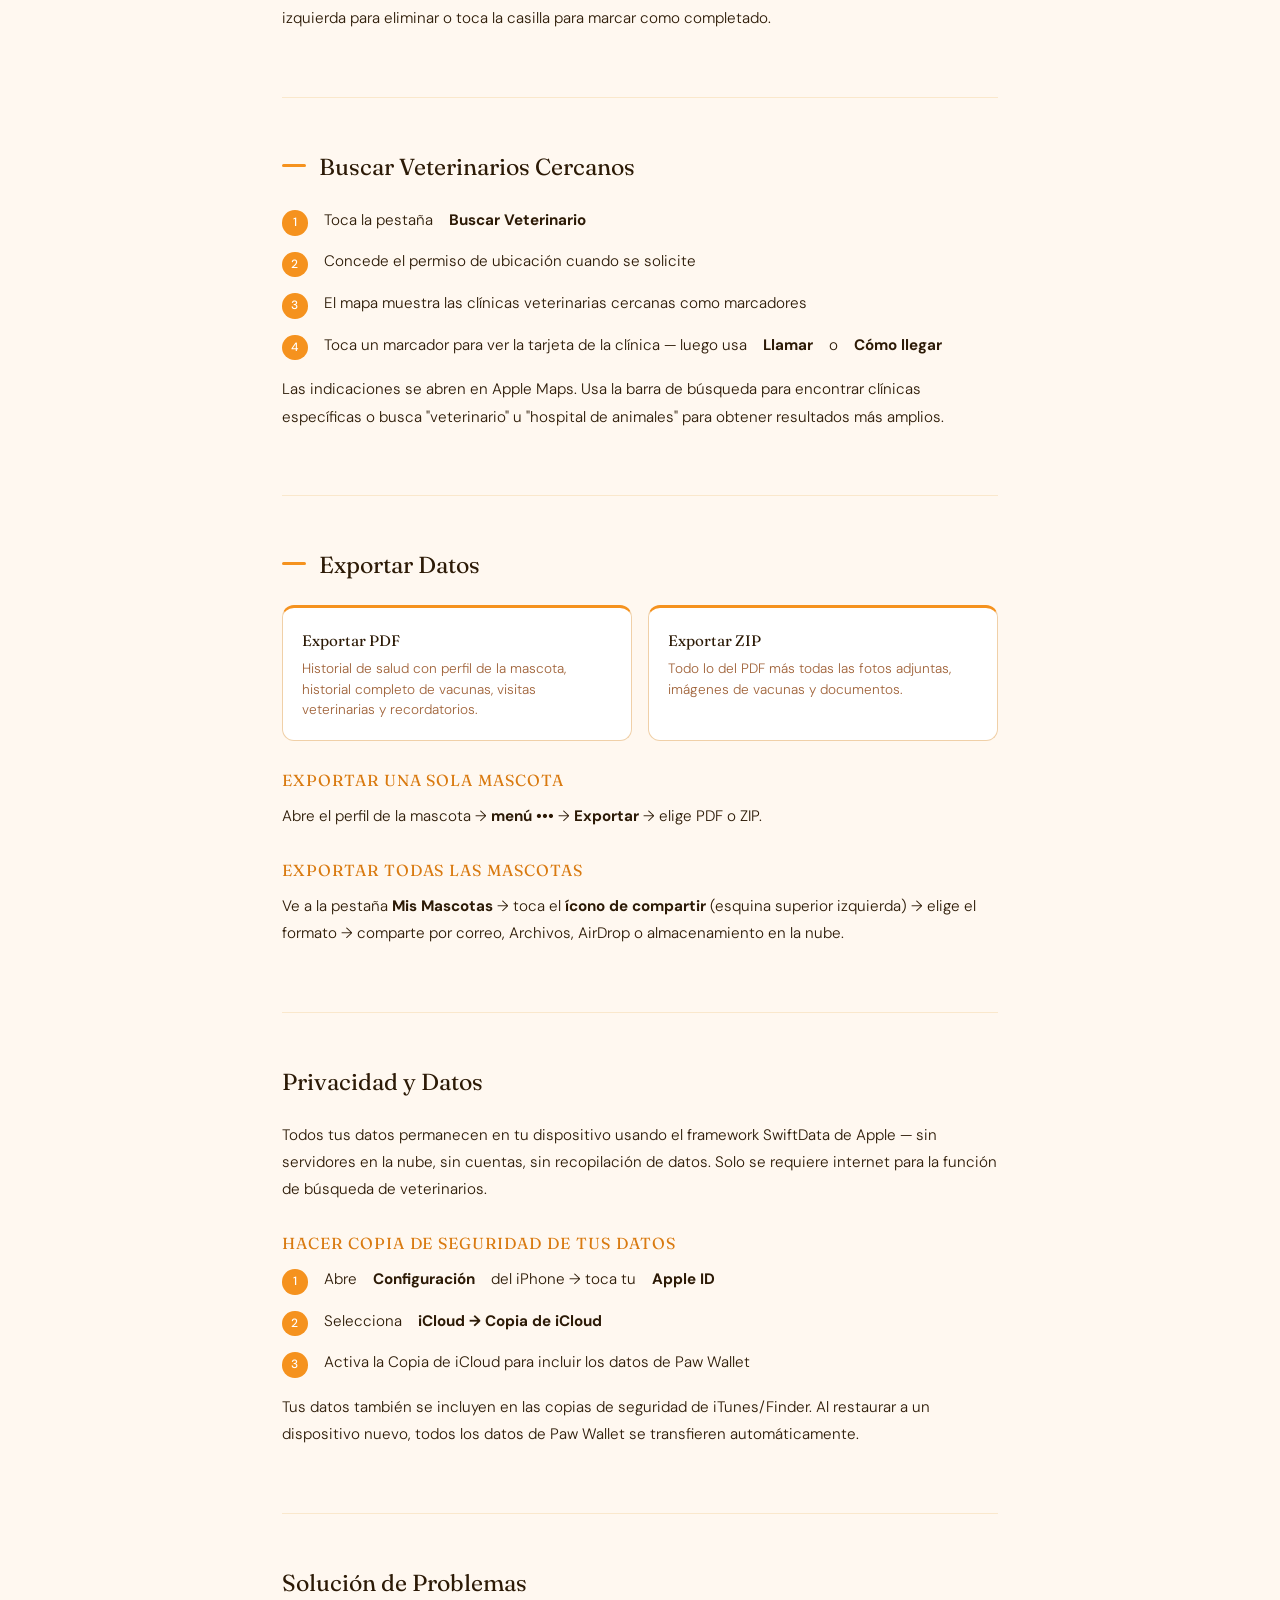
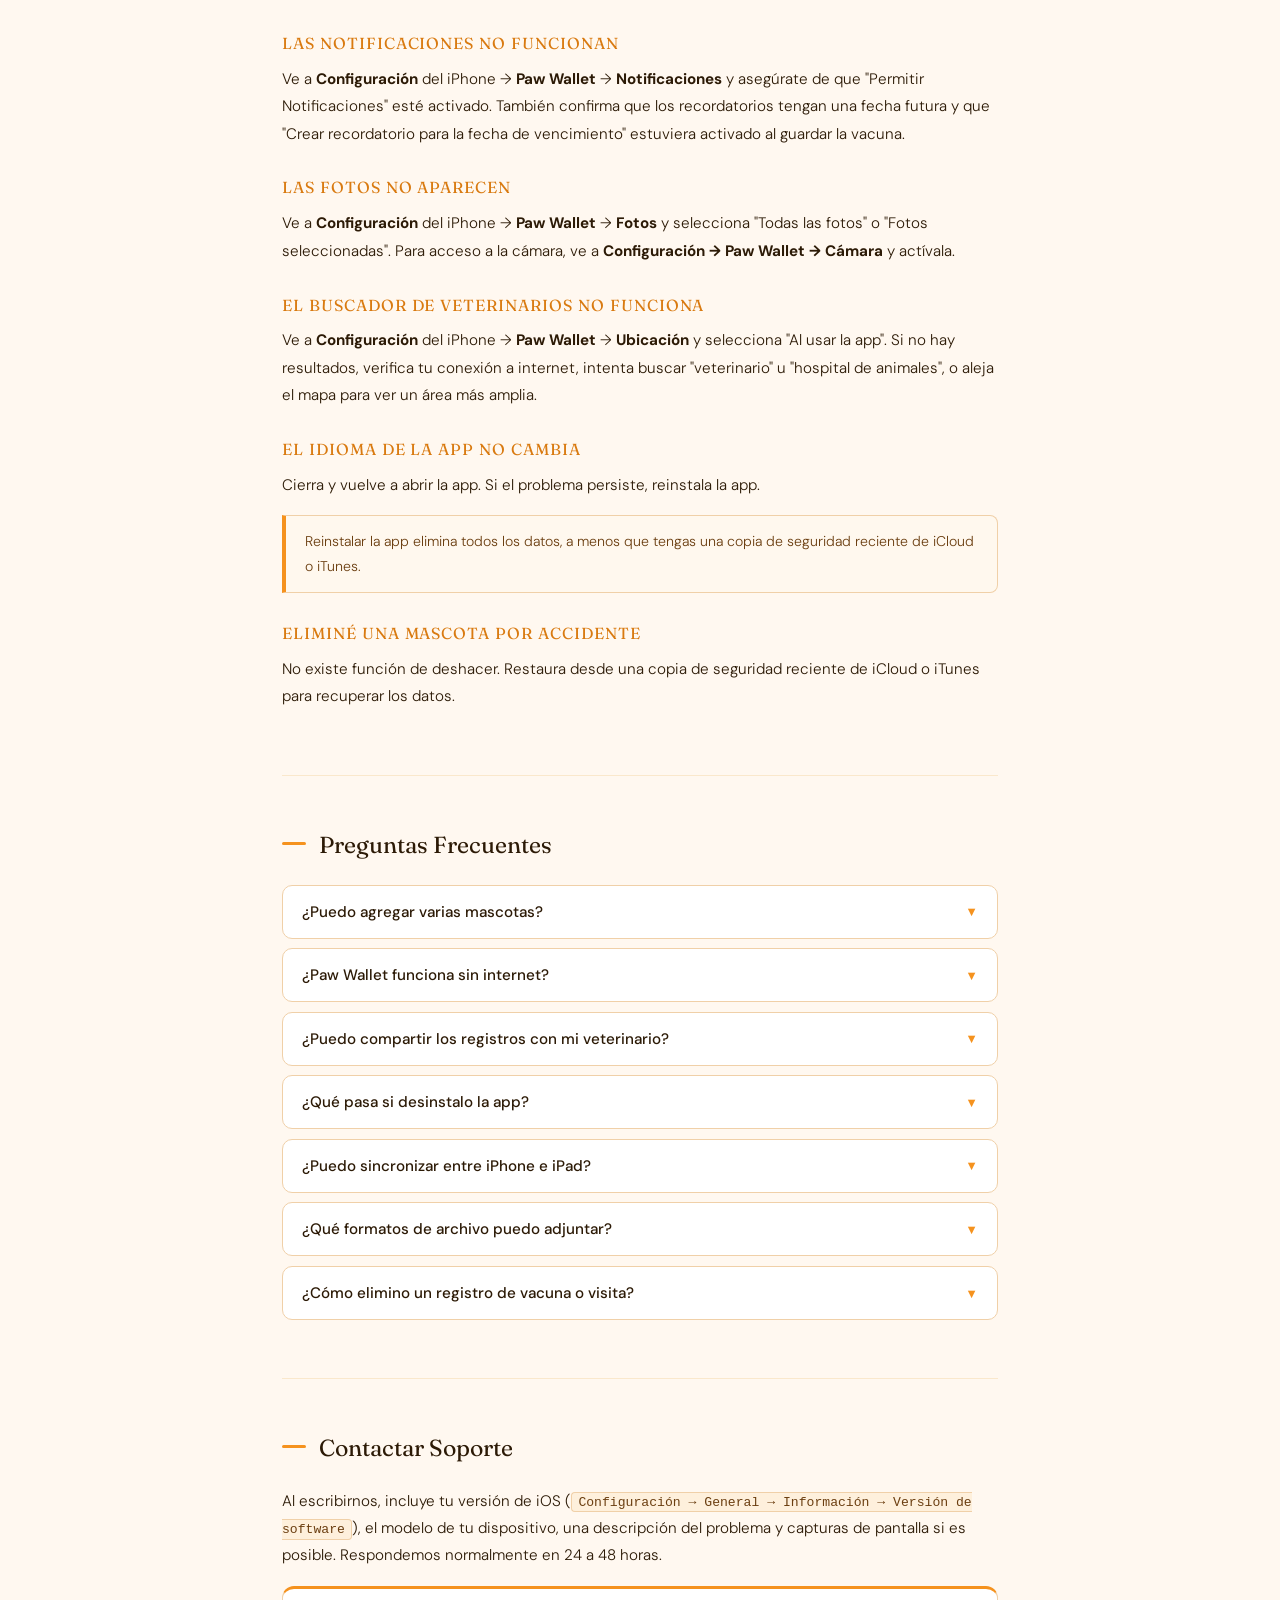
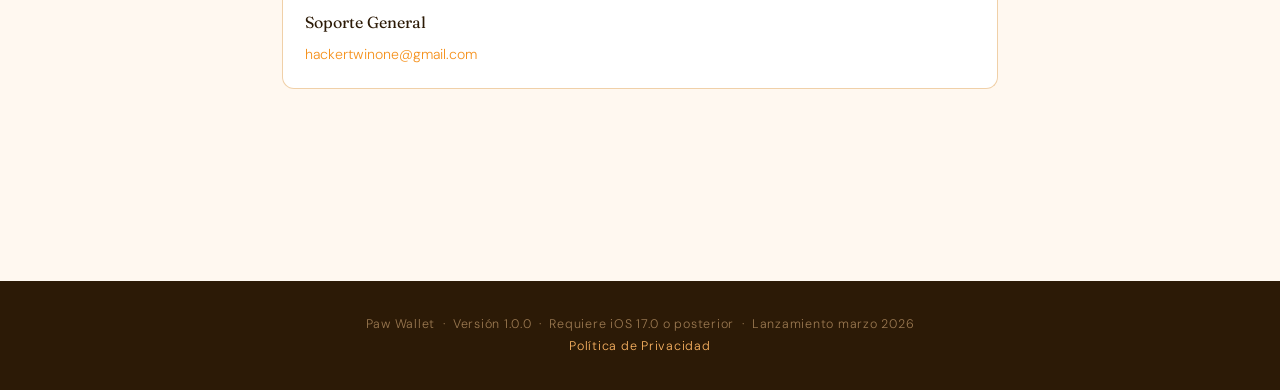
==== commit 30f30739: "updated nav links for the spanish pages" ====
--- a/ayuda.html
+++ b/ayuda.html
@@ -11,7 +11,7 @@
 <div class="top-band"></div>
 <nav class="site-nav">
   <a href="politica-de-privacidad.html">Política de Privacidad</a>
-  <a href="ayuda.html" class="active">Ayuda</a>
+  <a href="ayuda.html" class="active">Ayuda y soporte</a>
 </nav>
 
 <header>
